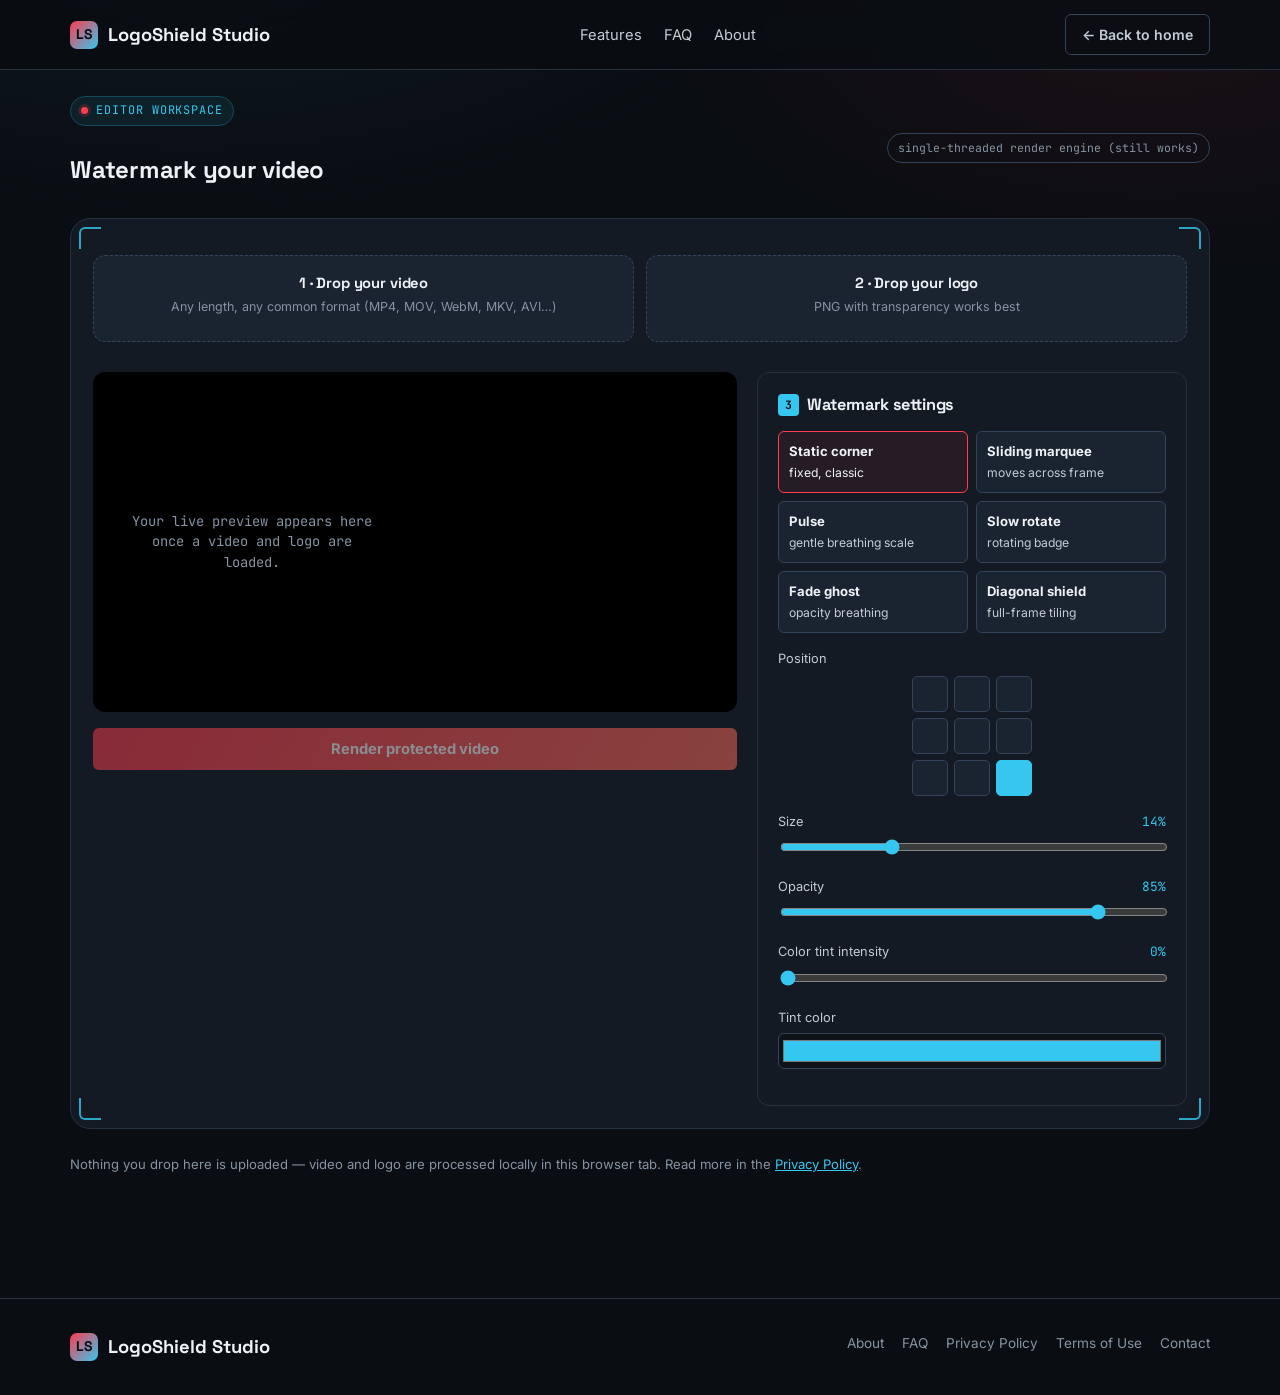
==== editor.html @ ce470270 "Add files via upload" ====
<!DOCTYPE html>
<html lang="en">
<head>
<meta charset="UTF-8">
<meta name="viewport" content="width=device-width, initial-scale=1">
<title>Video Watermark Editor — LogoShield Studio</title>
<meta name="description" content="Add an animated, protected watermark logo to your video. Adjust size, color, position and animation, then render locally in your browser.">
<meta name="robots" content="index, follow">
<link rel="canonical" href="https://logoshield.app/editor.html">
<link rel="preconnect" href="https://fonts.googleapis.com">
<link href="https://fonts.googleapis.com/css2?family=Space+Grotesk:wght@500;700&family=Inter:wght@400;500;600;700&family=JetBrains+Mono:wght@400;500&display=swap" rel="stylesheet">
<link rel="stylesheet" href="css/style.css">
<style>
  /* This page runs isolated (COOP/COEP) for faster multi-threaded rendering,
     so intentionally no ad rails/bottom bar here — see index.html for those. */
  .editor-page-shell{ max-width:1180px; margin:0 auto; padding:26px 20px 90px; }
  .editor-topbar{ display:flex; align-items:center; justify-content:space-between; margin-bottom:18px; gap:12px; flex-wrap:wrap; }
  .isolation-badge{
    font-family:var(--font-mono); font-size:.72rem; color:var(--ok-green);
    border:1px solid var(--ok-green); background:rgba(61,220,151,0.08);
    padding:5px 10px; border-radius:99px;
  }
</style>
</head>
<body>
<header class="topnav">
  <div class="topnav-inner">
    <a href="index.html" class="brand"><span class="brand-mark">LS</span> LogoShield Studio</a>
    <ul class="navlinks">
      <li><a href="index.html#features">Features</a></li>
      <li><a href="faq.html">FAQ</a></li>
      <li><a href="about.html">About</a></li>
    </ul>
    <a href="index.html" class="nav-cta" style="background:transparent;border:1px solid var(--line-500);color:var(--text-300);">← Back to home</a>
  </div>
</header>

<main class="editor-page-shell">
  <div class="editor-topbar">
    <div>
      <span class="eyebrow"><span class="dot"></span> Editor workspace</span>
      <h1 style="font-size:1.5rem;margin-top:10px;">Watermark your video</h1>
    </div>
    <span class="isolation-badge" id="isoBadge">checking render engine…</span>
  </div>

  <div class="viewfinder">
    <span class="vf-corner vf-tl"></span><span class="vf-corner vf-tr"></span>
    <span class="vf-corner vf-bl"></span><span class="vf-corner vf-br"></span>

    <div class="dropzones">
      <div class="dropzone" id="videoDrop">
        <h4>1 · Drop your video</h4>
        <p>Any length, any common format (MP4, MOV, WebM, MKV, AVI…)</p>
        <div class="fname"></div>
      </div>
      <div class="dropzone" id="logoDrop">
        <h4>2 · Drop your logo</h4>
        <p>PNG with transparency works best</p>
        <div class="fname"></div>
      </div>
    </div>
    <input type="file" id="videoInput" accept="video/*" hidden>
    <input type="file" id="logoInput" accept="image/*" hidden>

    <div class="editor">
      <div>
        <div class="stage" id="stage">
          <div class="stage-empty">Your live preview appears here once a video and logo are loaded.</div>
          <div id="previewWrap">
            <video id="previewVideo" muted loop playsinline></video>
            <canvas id="overlayCanvas"></canvas>
          </div>
        </div>

        <div class="field" id="manualDims" style="display:none; grid-template-columns:1fr 1fr 1fr; gap:8px; margin-top:14px;">
          <div><label>Width<span class="val">px</span></label><input type="number" id="mWidth" value="1280"></div>
          <div><label>Height<span class="val">px</span></label><input type="number" id="mHeight" value="720"></div>
          <div><label>Duration<span class="val">sec</span></label><input type="number" id="mDuration" value="10"></div>
        </div>

        <button class="btn btn-primary" id="renderBtn" disabled style="margin-top:16px;">Render protected video</button>
        <div class="progress" id="progress"><div></div></div>
        <div class="status-line" id="statusLine"></div>
        <div class="result-box" id="resultBox">
          ✅ Your watermarked video is ready — <a class="download" href="#" download>download the MP4</a>
        </div>
      </div>

      <div class="panel">
        <h3><span class="step-no">3</span> Watermark settings</h3>

        <div class="variant-grid">
          <div class="variant-card active" data-variant="static"><strong>Static corner</strong>fixed, classic</div>
          <div class="variant-card" data-variant="marquee"><strong>Sliding marquee</strong>moves across frame</div>
          <div class="variant-card" data-variant="pulse"><strong>Pulse</strong>gentle breathing scale</div>
          <div class="variant-card" data-variant="rotate"><strong>Slow rotate</strong>rotating badge</div>
          <div class="variant-card" data-variant="fade"><strong>Fade ghost</strong>opacity breathing</div>
          <div class="variant-card" data-variant="shield"><strong>Diagonal shield</strong>full-frame tiling</div>
        </div>

        <div id="positionBlock">
          <label style="font-size:.8rem;color:var(--text-300);display:block;margin-bottom:8px;">Position</label>
          <div class="pos-grid">
            <div class="pos-dot" data-pos="tl"></div><div class="pos-dot" data-pos="tc"></div><div class="pos-dot" data-pos="tr"></div>
            <div class="pos-dot" data-pos="ml"></div><div class="pos-dot" data-pos="mc"></div><div class="pos-dot" data-pos="mr"></div>
            <div class="pos-dot" data-pos="bl"></div><div class="pos-dot" data-pos="bc"></div><div class="pos-dot active" data-pos="br"></div>
          </div>
        </div>

        <div class="field">
          <label>Size <span class="val" id="sizeVal">14%</span></label>
          <input type="range" id="sizeRange" min="4" max="40" value="14">
        </div>
        <div class="field">
          <label>Opacity <span class="val" id="opacityVal">85%</span></label>
          <input type="range" id="opacityRange" min="10" max="100" value="85">
        </div>
        <div class="field">
          <label>Color tint intensity <span class="val" id="tintVal">0%</span></label>
          <input type="range" id="tintStrengthRange" min="0" max="100" value="0">
        </div>
        <div class="field">
          <label>Tint color</label>
          <input type="color" id="tintColor" value="#35c7f0">
        </div>
        <div class="field" id="densityField" style="display:none;">
          <label>Tile density <span class="val" id="densityVal">3 x 3</span></label>
          <input type="range" id="densityRange" min="2" max="5" value="3">
        </div>
        <div class="field" id="speedField" style="display:none;">
          <label>Slide speed <span class="val" id="speedVal">140 px/s</span></label>
          <input type="range" id="speedRange" min="40" max="400" value="140">
        </div>
      </div>
    </div>
  </div>

  <p style="margin-top:26px;font-size:.82rem;color:var(--text-500);">
    Nothing you drop here is uploaded — video and logo are processed locally in this browser tab.
    Read more in the <a href="privacy-policy.html">Privacy Policy</a>.
  </p>
</main>

<footer>
  <div class="container footer-grid">
    <div>
      <a href="index.html" class="brand"><span class="brand-mark">LS</span> LogoShield Studio</a>
    </div>
    <ul class="footer-links">
      <li><a href="about.html">About</a></li>
      <li><a href="faq.html">FAQ</a></li>
      <li><a href="privacy-policy.html">Privacy Policy</a></li>
      <li><a href="terms.html">Terms of Use</a></li>
      <li><a href="contact.html">Contact</a></li>
    </ul>
  </div>
</footer>

<script type="module" src="js/app.js"></script>
<script>
  window.addEventListener("load", () => {
    const badge = document.getElementById("isoBadge");
    if (window.crossOriginIsolated) {
      badge.textContent = "multi-threaded render engine active";
    } else {
      badge.textContent = "single-threaded render engine (still works)";
      badge.style.color = "var(--text-500)";
      badge.style.borderColor = "var(--line-500)";
      badge.style.background = "transparent";
    }
  });
</script>
</body>
</html>
---- css/style.css ----
/* ==========================================================================
   LogoShield Studio — Design Tokens
   Direction: broadcast / signal room. A dark, clear monitoring desk — not a
   generic "AI dark mode". Tally-red for protection/record cues, signal-cyan
   for the video/waveform layer. Viewfinder corner brackets are the signature
   motif, reused on the preview stage and section frames.
   ========================================================================== */
:root{
  --ink-950:#0a0d12;
  --ink-900:#0e131a;
  --panel-800:#131a23;
  --panel-700:#1a2330;
  --line-600:#263140;
  --line-500:#33445a;
  --text-100:#eef2f6;
  --text-300:#c3ccd6;
  --text-500:#8593a3;
  --tally-red:#ff3b4e;
  --tally-red-dim:#7a1f28;
  --signal-cyan:#35c7f0;
  --signal-cyan-dim:#144a5c;
  --ok-green:#3ddc97;

  --font-display: "Space Grotesk", "Archivo", sans-serif;
  --font-body: "Inter", system-ui, sans-serif;
  --font-mono: "JetBrains Mono", ui-monospace, monospace;

  --rail-w: 168px;
  --bottom-bar-h: 92px;
  --radius-s: 6px;
  --radius-m: 12px;
  --radius-l: 20px;
}

*{box-sizing:border-box;}
html{scroll-behavior:smooth;}
body{
  margin:0;
  background:
    radial-gradient(1100px 600px at 15% -10%, rgba(53,199,240,0.08), transparent 60%),
    radial-gradient(900px 500px at 90% 0%, rgba(255,59,78,0.07), transparent 55%),
    var(--ink-950);
  color:var(--text-100);
  font-family:var(--font-body);
  line-height:1.5;
  -webkit-font-smoothing:antialiased;
}
h1,h2,h3,h4{font-family:var(--font-display); margin:0 0 .5em; letter-spacing:-0.01em; color:var(--text-100);}
a{color:var(--signal-cyan);}
p{color:var(--text-300);}
code, .mono{font-family:var(--font-mono);}
:focus-visible{outline:2px solid var(--signal-cyan); outline-offset:2px;}
@media (prefers-reduced-motion: reduce){ *{animation-duration:0.001ms !important; transition-duration:0.001ms !important;} }

.container{max-width:1180px; margin:0 auto; padding:0 20px;}

/* ---------- Top nav ---------- */
.topnav{
  position:sticky; top:0; z-index:60;
  background:rgba(10,13,18,0.86); backdrop-filter:blur(10px);
  border-bottom:1px solid var(--line-600);
}
.topnav-inner{
  max-width:1180px; margin:0 auto; padding:14px 20px;
  display:flex; align-items:center; justify-content:space-between; gap:16px;
}
.brand{display:flex; align-items:center; gap:10px; font-family:var(--font-display); font-weight:700; font-size:1.15rem; color:var(--text-100); text-decoration:none;}
.brand-mark{
  width:28px;height:28px; border-radius:7px;
  background:linear-gradient(135deg, var(--tally-red), var(--signal-cyan));
  display:flex; align-items:center; justify-content:center; font-size:14px; color:#0a0d12; font-weight:800;
}
.navlinks{display:flex; gap:22px; list-style:none; margin:0; padding:0; font-size:.92rem;}
.navlinks a{color:var(--text-300); text-decoration:none;}
.navlinks a:hover{color:var(--text-100);}
.nav-cta{
  background:var(--tally-red); color:#fff; padding:9px 16px; border-radius:var(--radius-s);
  text-decoration:none; font-weight:600; font-size:.88rem; white-space:nowrap;
}

/* ---------- Layout: rails + content ---------- */
.page-grid{
  display:grid;
  grid-template-columns: var(--rail-w) minmax(0,1fr) var(--rail-w);
  gap:18px;
  max-width:1560px; margin:0 auto; padding:22px 18px calc(var(--bottom-bar-h) + 30px);
}
.rail{ position:relative; }
.rail-sticky{ position:sticky; top:88px; display:flex; flex-direction:column; gap:16px; align-items:center; }
.content-col{ min-width:0; }

@media (max-width: 1180px){
  .page-grid{ grid-template-columns: 1fr; }
  .rail{ display:none; } /* rails never crowd the editor on smaller screens */
}

/* ---------- Ad slots ---------- */
.ad-slot{
  width:100%; max-width:160px;
  border:1px dashed var(--line-500);
  border-radius:var(--radius-s);
  background:var(--panel-800);
  color:var(--text-500);
  font-family:var(--font-mono); font-size:.72rem; letter-spacing:.03em;
  display:flex; flex-direction:column; align-items:center; justify-content:center; gap:4px;
  text-align:center;
}
.ad-slot span.dim{display:block; color:var(--text-500); font-size:.68rem;}
.ad-slot[data-size="160x600"]{height:600px;}
.ad-slot[data-size="300x250"]{max-width:300px; height:250px;}
.ad-slot[data-size="728x90"]{max-width:728px; width:100%; height:90px;}
.ad-slot[data-size="native"]{max-width:100%; height:120px; flex-direction:row; padding:14px; gap:14px; justify-content:flex-start; text-align:left;}
.ad-slot-inline{ margin:34px auto; }

.ad-bottom-bar{
  position:fixed; left:0; right:0; bottom:0; z-index:70;
  height:var(--bottom-bar-h);
  background:rgba(14,19,26,0.96); backdrop-filter:blur(8px);
  border-top:1px solid var(--line-600);
  display:flex; align-items:center; justify-content:center; gap:10px;
  padding:0 44px;
}
.ad-bottom-bar .ad-slot{max-width:728px; height:70px;}
.ad-bottom-close{
  position:absolute; right:10px; top:50%; transform:translateY(-50%);
  width:26px; height:26px; border-radius:50%; border:1px solid var(--line-500);
  background:var(--panel-700); color:var(--text-300); cursor:pointer; font-size:14px; line-height:1;
}
.ad-bottom-bar.is-hidden{ display:none; }
body.bottom-bar-visible .page-grid{ padding-bottom: calc(var(--bottom-bar-h) + 30px); }
body:not(.bottom-bar-visible) .page-grid{ padding-bottom: 30px; }

/* ---------- Hero ---------- */
.hero{ padding:26px 0 10px; }
.eyebrow{
  display:inline-flex; align-items:center; gap:8px;
  font-family:var(--font-mono); font-size:.74rem; letter-spacing:.08em; text-transform:uppercase;
  color:var(--signal-cyan); background:rgba(53,199,240,0.08); border:1px solid var(--signal-cyan-dim);
  padding:5px 10px; border-radius:99px; margin-bottom:16px;
}
.eyebrow .dot{width:7px;height:7px;border-radius:50%; background:var(--tally-red); box-shadow:0 0 0 3px rgba(255,59,78,0.18);}
.hero h1{ font-size:clamp(1.9rem, 3.4vw, 2.9rem); max-width:16ch; }
.hero p.lede{ font-size:1.06rem; max-width:56ch; color:var(--text-300); }
.hero-stats{ display:flex; gap:26px; margin-top:20px; flex-wrap:wrap; }
.hero-stats div{ font-family:var(--font-mono); font-size:.8rem; color:var(--text-500); }
.hero-stats strong{ display:block; color:var(--text-100); font-family:var(--font-display); font-size:1.3rem; }

/* ---------- Viewfinder frame (signature motif) ---------- */
.viewfinder{ position:relative; border-radius:var(--radius-l); padding:22px; background:var(--panel-800); border:1px solid var(--line-600); }
.viewfinder::before,.viewfinder::after,
.viewfinder .vf-tl,.viewfinder .vf-tr,.viewfinder .vf-bl,.viewfinder .vf-br{ content:""; }
.vf-corner{ position:absolute; width:22px; height:22px; border:2px solid var(--signal-cyan); opacity:.8; }
.vf-tl{ top:8px; left:8px; border-right:none; border-bottom:none; border-top-left-radius:6px;}
.vf-tr{ top:8px; right:8px; border-left:none; border-bottom:none; border-top-right-radius:6px;}
.vf-bl{ bottom:8px; left:8px; border-right:none; border-top:none; border-bottom-left-radius:6px;}
.vf-br{ bottom:8px; right:8px; border-left:none; border-top:none; border-bottom-right-radius:6px;}

/* ---------- Editor ---------- */
.editor{ margin-top:30px; display:grid; grid-template-columns: 1.5fr 1fr; gap:20px; }
@media (max-width: 900px){ .editor{ grid-template-columns:1fr; } }

.stage{ min-height:340px; display:flex; align-items:center; justify-content:center; background:#000; border-radius:var(--radius-m); overflow:hidden; position:relative; }
.stage-empty{ color:var(--text-500); text-align:center; padding:30px; font-family:var(--font-mono); font-size:.86rem; }
#previewWrap{ position:relative; width:100%; }
#previewVideo, #overlayCanvas{ position:absolute; inset:0; width:100%; height:100%; object-fit:contain; }
#previewVideo{ position:relative; }

.dropzones{ display:grid; grid-template-columns:1fr 1fr; gap:12px; margin-top:14px; }
.dropzone{
  border:1.5px dashed var(--line-500); border-radius:var(--radius-m); padding:16px;
  text-align:center; cursor:pointer; background:var(--panel-700); transition:border-color .15s, background .15s;
}
.dropzone:hover, .dropzone.dragover{ border-color:var(--signal-cyan); background:#182531; }
.dropzone h4{ margin:0 0 4px; font-size:.92rem; }
.dropzone p{ margin:0; font-size:.78rem; color:var(--text-500); }
.dropzone .fname{ margin-top:8px; font-family:var(--font-mono); font-size:.74rem; color:var(--ok-green); word-break:break-all; }

.panel{ background:var(--panel-800); border:1px solid var(--line-600); border-radius:var(--radius-m); padding:20px; }
.panel h3{ font-size:1.02rem; margin-bottom:14px; display:flex; align-items:center; gap:8px;}
.panel h3 .step-no{ font-family:var(--font-mono); font-size:.72rem; color:var(--ink-950); background:var(--signal-cyan); border-radius:4px; padding:2px 7px; }

.field{ margin-bottom:16px; }
.field label{ display:flex; justify-content:space-between; font-size:.8rem; color:var(--text-300); margin-bottom:6px; }
.field label .val{ font-family:var(--font-mono); color:var(--signal-cyan); }
input[type="range"]{ width:100%; accent-color:var(--signal-cyan); }
select, input[type="color"], input[type="number"]{
  width:100%; background:var(--ink-900); color:var(--text-100); border:1px solid var(--line-500);
  border-radius:var(--radius-s); padding:8px 10px; font-family:var(--font-body); font-size:.86rem;
}
input[type="color"]{ padding:2px; height:36px; cursor:pointer; }

.variant-grid{ display:grid; grid-template-columns:1fr 1fr; gap:8px; margin-bottom:16px; }
.variant-card{
  border:1px solid var(--line-500); border-radius:var(--radius-s); padding:10px; cursor:pointer;
  background:var(--panel-700); font-size:.76rem; color:var(--text-300);
}
.variant-card strong{ display:block; color:var(--text-100); font-size:.82rem; margin-bottom:2px; }
.variant-card.active{ border-color:var(--tally-red); background:rgba(255,59,78,0.08); color:var(--text-100); }

.pos-grid{ display:grid; grid-template-columns:repeat(3,1fr); gap:6px; width:120px; margin:0 auto 16px; }
.pos-dot{ aspect-ratio:1; border-radius:5px; border:1px solid var(--line-500); background:var(--panel-700); cursor:pointer; }
.pos-dot.active{ background:var(--signal-cyan); border-color:var(--signal-cyan); }

.btn{
  display:inline-flex; align-items:center; justify-content:center; gap:8px;
  border:none; border-radius:var(--radius-s); padding:12px 18px; font-weight:700; font-size:.92rem;
  cursor:pointer; width:100%; font-family:var(--font-body);
}
.btn-primary{ background:linear-gradient(120deg, var(--tally-red), #ff6b57); color:#fff; }
.btn-primary:disabled{ opacity:.5; cursor:not-allowed; }
.btn-ghost{ background:transparent; border:1px solid var(--line-500); color:var(--text-300); }

.progress{ height:8px; border-radius:99px; background:var(--panel-700); overflow:hidden; margin-top:12px; display:none; }
.progress > div{ height:100%; width:0%; background:linear-gradient(90deg, var(--signal-cyan), var(--ok-green)); transition:width .2s; }
.status-line{ font-family:var(--font-mono); font-size:.75rem; color:var(--text-500); margin-top:8px; min-height:16px; }
.result-box{ margin-top:14px; padding:14px; border-radius:var(--radius-s); background:rgba(61,220,151,0.07); border:1px solid var(--ok-green); display:none; }
.result-box a.download{ color:var(--ok-green); font-weight:700; text-decoration:none; }

/* ---------- Feature / info sections ---------- */
.section{ padding:56px 0; border-top:1px solid var(--line-600); }
.section-head{ max-width:640px; margin-bottom:30px; }
.section-head .eyebrow{ margin-bottom:12px; }
.grid-3{ display:grid; grid-template-columns:repeat(3,1fr); gap:18px; }
.grid-4{ display:grid; grid-template-columns:repeat(4,1fr); gap:16px; }
@media (max-width:900px){ .grid-3, .grid-4{ grid-template-columns:1fr 1fr; } }
@media (max-width:560px){ .grid-3, .grid-4{ grid-template-columns:1fr; } }
.card{ background:var(--panel-800); border:1px solid var(--line-600); border-radius:var(--radius-m); padding:20px; }
.card .num{ font-family:var(--font-mono); color:var(--tally-red); font-size:.78rem; margin-bottom:8px; display:block;}
.card h4{ font-size:1rem; margin-bottom:6px; }
.card p{ font-size:.86rem; margin:0; }

.faq-item{ border-bottom:1px solid var(--line-600); padding:16px 0; }
.faq-item summary{ cursor:pointer; font-weight:600; color:var(--text-100); list-style:none; display:flex; justify-content:space-between; gap:14px;}
.faq-item summary::-webkit-details-marker{ display:none; }
.faq-item summary::after{ content:"+"; color:var(--signal-cyan); font-family:var(--font-mono); }
.faq-item[open] summary::after{ content:"–"; }
.faq-item p{ margin-top:10px; font-size:.9rem; }

footer{ border-top:1px solid var(--line-600); padding:34px 0; margin-top:20px; }
.footer-grid{ display:flex; justify-content:space-between; flex-wrap:wrap; gap:20px; }
.footer-links{ display:flex; gap:18px; flex-wrap:wrap; list-style:none; margin:0; padding:0; font-size:.85rem; }
.footer-links a{ color:var(--text-500); text-decoration:none; }
.footer-links a:hover{ color:var(--text-100); }
.footer-note{ font-size:.78rem; color:var(--text-500); margin-top:16px; }

/* Simple content pages (about/faq/privacy/terms/contact) */
.doc-page{ max-width:760px; margin:0 auto; padding:50px 20px 90px; }
.doc-page h1{ font-size:2rem; }
.doc-page h2{ font-size:1.25rem; margin-top:34px; }
.doc-page ul{ color:var(--text-300); }
.back-link{ font-family:var(--font-mono); font-size:.82rem; }
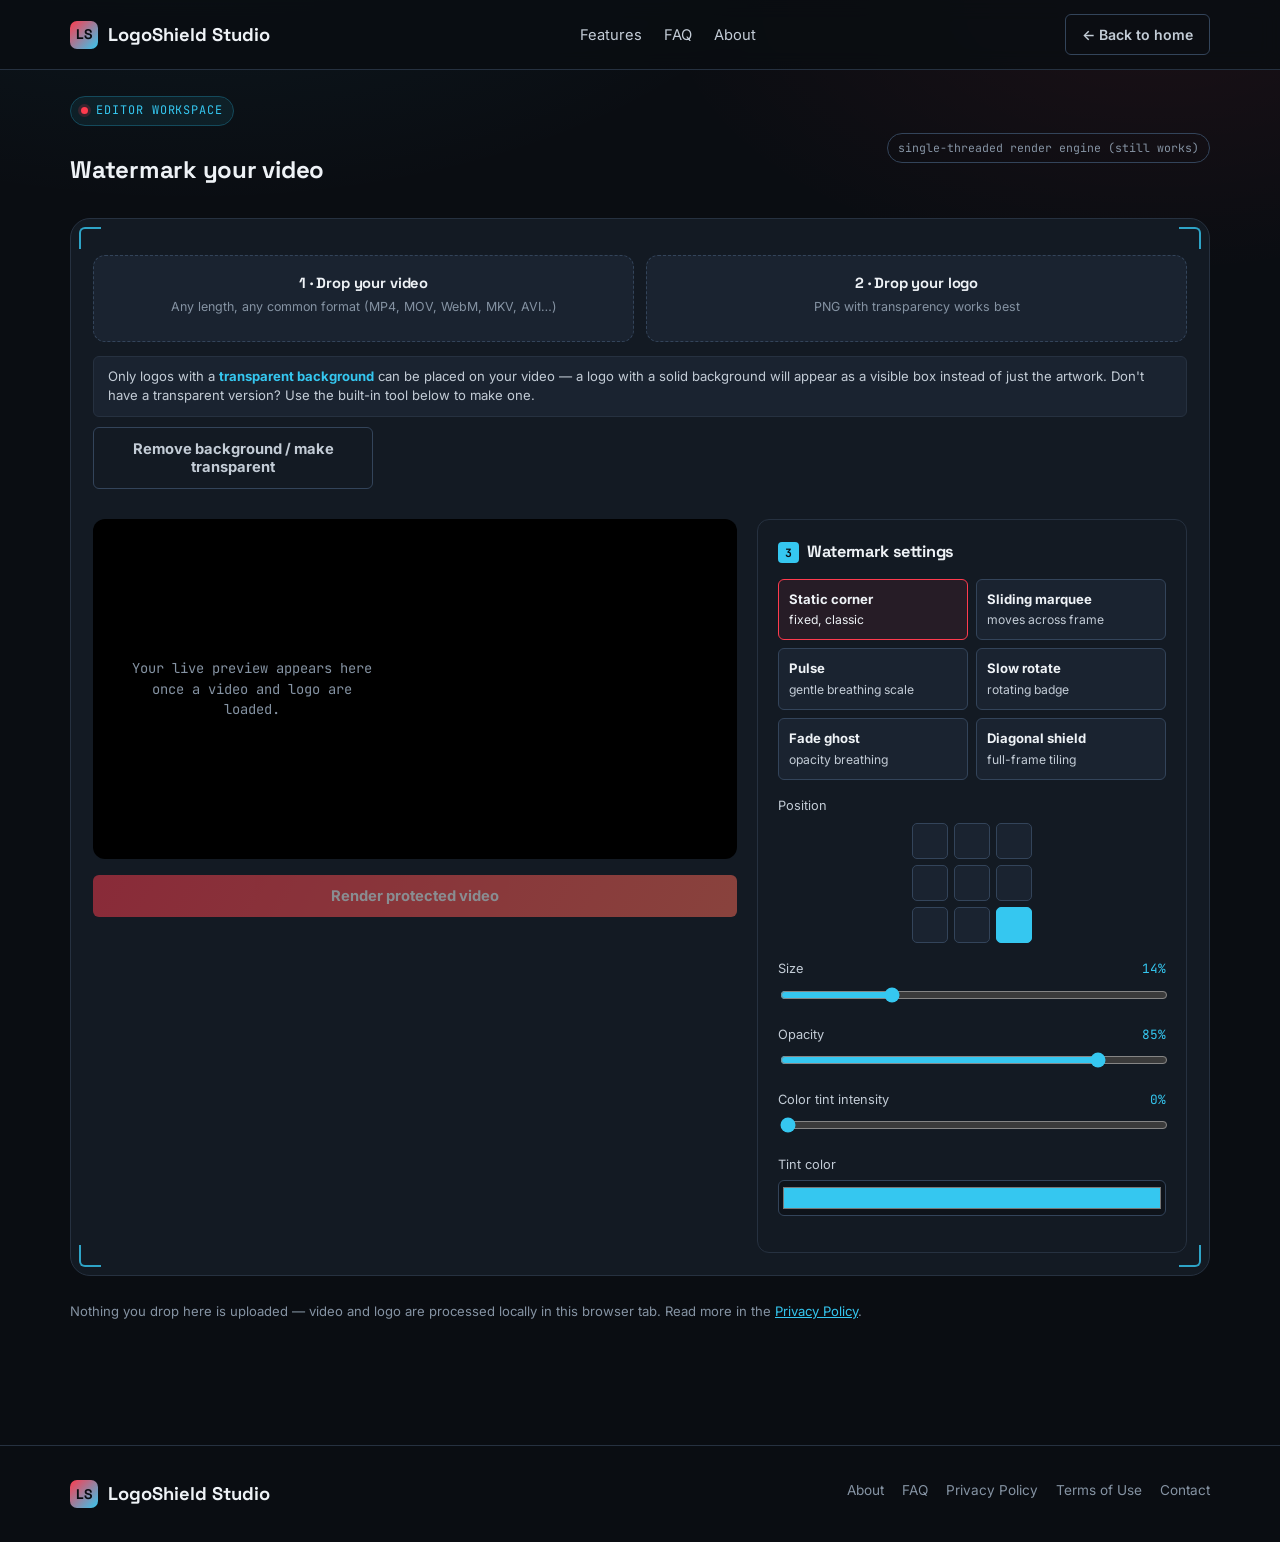
==== commit ae324f99: "Add files via upload" ====
--- a/editor.html
+++ b/editor.html
@@ -60,8 +60,35 @@
         <div class="fname"></div>
       </div>
     </div>
+
+    <p class="logo-transparency-note">
+      Only logos with a <strong>transparent background</strong> can be placed on your video — a logo with a solid background will appear as a visible box instead of just the artwork. Don't have a transparent version? Use the built-in tool below to make one.
+    </p>
+    <button class="btn btn-ghost" id="openBgRemoverBtn" type="button" disabled style="max-width:280px;">Remove background / make transparent</button>
+    <p id="logoWarning" style="display:none;color:var(--tally-red);font-size:.78rem;margin:10px 0 0;"></p>
+
     <input type="file" id="videoInput" accept="video/*" hidden>
     <input type="file" id="logoInput" accept="image/*" hidden>
+
+    <!-- Background remover modal -->
+    <div class="bg-remover-overlay" id="bgRemoverOverlay" style="display:none;">
+      <div class="bg-remover-panel">
+        <h3>Remove background</h3>
+        <p>Click anywhere on the logo's background below to pick the color to remove. This is what makes the logo safe to place on video — the removed area becomes truly transparent, not just white.</p>
+        <div class="bg-remover-canvas-wrap">
+          <canvas id="bgRemoverCanvas"></canvas>
+        </div>
+        <div class="field">
+          <label>Tolerance <span class="val" id="bgTolVal">40</span></label>
+          <input type="range" id="bgTolerance" min="5" max="140" value="40">
+        </div>
+        <p style="font-size:.76rem;color:var(--text-500);margin-top:-6px;">Tip: click directly on the background color (not the artwork). Raise tolerance if some background remains; lower it if the logo itself starts disappearing.</p>
+        <div style="display:flex; gap:10px; margin-top:6px;">
+          <button class="btn btn-ghost" id="bgCancelBtn" type="button" style="flex:1;">Cancel</button>
+          <button class="btn btn-primary" id="bgApplyBtn" type="button" style="flex:1;">Apply &amp; use this logo</button>
+        </div>
+      </div>
+    </div>
 
     <div class="editor">
       <div>
@@ -131,6 +158,10 @@
         <div class="field" id="speedField" style="display:none;">
           <label>Slide speed <span class="val" id="speedVal">140 px/s</span></label>
           <input type="range" id="speedRange" min="40" max="400" value="140">
+        </div>
+        <div class="field" id="animSpeedField" style="display:none;">
+          <label>Animation speed <span class="val" id="animSpeedVal">1.0x</span></label>
+          <input type="range" id="animSpeedRange" min="25" max="300" value="100">
         </div>
       </div>
     </div>
--- a/css/style.css
+++ b/css/style.css
@@ -249,3 +249,34 @@
 .doc-page h2{ font-size:1.25rem; margin-top:34px; }
 .doc-page ul{ color:var(--text-300); }
 .back-link{ font-family:var(--font-mono); font-size:.82rem; }
+
+/* Logo transparency notice + background remover */
+.logo-transparency-note{
+  font-size:.82rem; color:var(--text-300); background:var(--panel-700);
+  border:1px solid var(--line-600); border-radius:var(--radius-s);
+  padding:10px 14px; margin:14px 0 10px;
+}
+.logo-transparency-note strong{ color:var(--signal-cyan); }
+
+.bg-remover-overlay{
+  position:fixed; inset:0; z-index:200;
+  background:rgba(6,8,11,0.82); backdrop-filter:blur(3px);
+  display:flex; align-items:center; justify-content:center; padding:20px;
+}
+.bg-remover-panel{
+  width:100%; max-width:460px; max-height:90vh; overflow-y:auto;
+  background:var(--panel-800); border:1px solid var(--line-600); border-radius:var(--radius-m);
+  padding:22px;
+}
+.bg-remover-panel h3{ margin-bottom:8px; }
+.bg-remover-panel p{ font-size:.85rem; }
+.bg-remover-canvas-wrap{
+  margin:14px 0; border-radius:var(--radius-s); overflow:hidden; border:1px solid var(--line-500);
+  background-image:
+    linear-gradient(45deg, #333 25%, transparent 25%), linear-gradient(-45deg, #333 25%, transparent 25%),
+    linear-gradient(45deg, transparent 75%, #333 75%), linear-gradient(-45deg, transparent 75%, #333 75%);
+  background-size:16px 16px; background-position:0 0, 0 8px, 8px -8px, -8px 0;
+  background-color:#1a1a1a;
+  display:flex; align-items:center; justify-content:center;
+}
+.bg-remover-canvas-wrap canvas{ max-width:100%; display:block; cursor:crosshair; }
